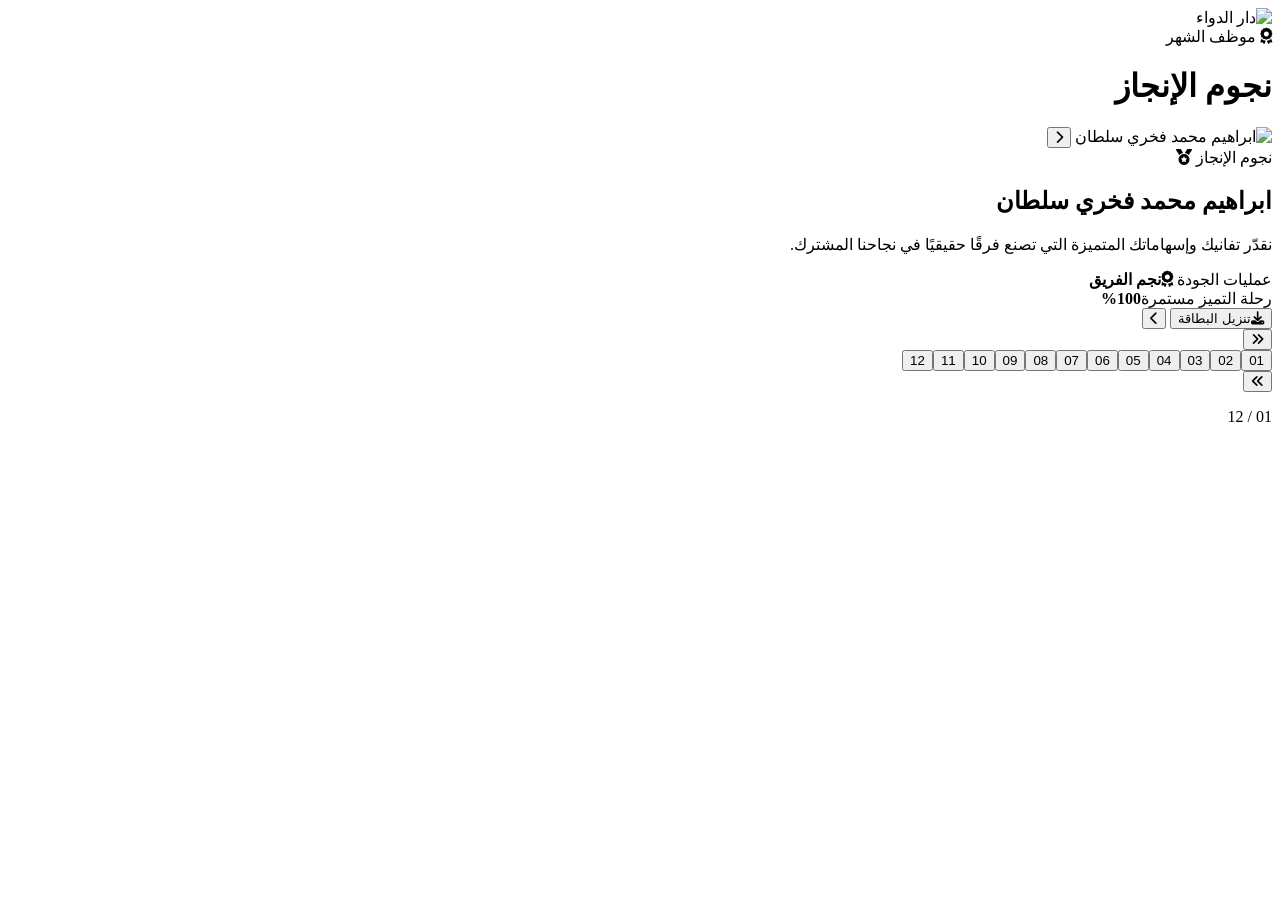
==== test/index.html @ 49bc3faa "Add slideshow test index.html" ====
<!DOCTYPE html>
<html lang="ar" dir="rtl">
<head>
  <meta charset="UTF-8">
  <meta name="viewport" content="width=device-width, initial-scale=1.0">
  <title>نجوم الإنجاز | Slideshow</title>
  <link rel="preconnect" href="https://fonts.googleapis.com">
  <link rel="preconnect" href="https://fonts.gstatic.com" crossorigin>
  <link href="https://fonts.googleapis.com/css2?family=Almarai:wght@400;700;800&display=swap" rel="stylesheet">
  <link rel="stylesheet" href="https://cdnjs.cloudflare.com/ajax/libs/font-awesome/6.5.2/css/all.min.css">
  <link rel="stylesheet" href="styles.css">
  <script src="https://cdnjs.cloudflare.com/ajax/libs/html-to-image/1.11.11/html-to-image.min.js" defer></script>
  <script src="data.js" defer></script>
  <script src="scripts.js" defer></script>
</head>
<body>
  <main class="slideshow-shell" aria-label="نجوم الإنجاز">
    <header class="topbar">
      <img id="brand-logo" class="brand-logo" alt="دار الدواء">
      <div class="title-lockup">
        <span class="eyebrow"><i class="fa-solid fa-award"></i> موظف الشهر</span>
        <h1>نجوم الإنجاز</h1>
      </div>
    </header>

    <section id="slide" class="hero-slide" aria-live="polite">
      <div class="portrait-panel">
        <div class="portrait-orbit"></div>
        <img id="employee-photo" class="employee-photo" alt="">
        <button id="previous" class="nav-arrow nav-arrow--previous" type="button" aria-label="الموظف السابق">
          <i class="fa-solid fa-chevron-right"></i>
        </button>
      </div>

      <div class="content-panel">
        <div class="recognition-label"><span></span> نجوم الإنجاز <i class="fa-solid fa-medal"></i> <span></span></div>
        <h2 id="employee-name"></h2>
        <p class="recognition-copy">نقدّر تفانيك وإسهاماتك المتميزة التي تصنع فرقًا حقيقيًا في نجاحنا المشترك.</p>
        <div class="meta-row">
          <span id="employee-department" class="department-pill"></span>
          <span id="employee-badge" class="achievement-pill"><i class="fa-solid fa-award"></i><b></b></span>
        </div>
        <div class="achievement-progress">
          <div class="progress-copy"><span>رحلة التميز مستمرة</span><strong>100%</strong></div>
          <div class="progress-track"><span></span></div>
        </div>
        <button id="download" class="download-button" type="button">
          <i class="fa-solid fa-download"></i><span>تنزيل البطاقة</span>
        </button>
        <button id="next" class="nav-arrow nav-arrow--next" type="button" aria-label="الموظف التالي">
          <i class="fa-solid fa-chevron-left"></i>
        </button>
      </div>
    </section>

    <nav class="slide-navigation" aria-label="التنقل بين الموظفين">
      <button id="jump-previous" class="jump-button" type="button" aria-label="السابق"><i class="fa-solid fa-angles-right"></i></button>
      <div id="slide-numbers" class="slide-numbers"></div>
      <button id="jump-next" class="jump-button" type="button" aria-label="التالي"><i class="fa-solid fa-angles-left"></i></button>
    </nav>
    <div class="footer-progress"><span id="footer-progress-fill"></span></div>
    <p id="slide-counter" class="slide-counter"></p>
  </main>
  <div id="toast" class="toast" role="status"></div>
</body>
</html>
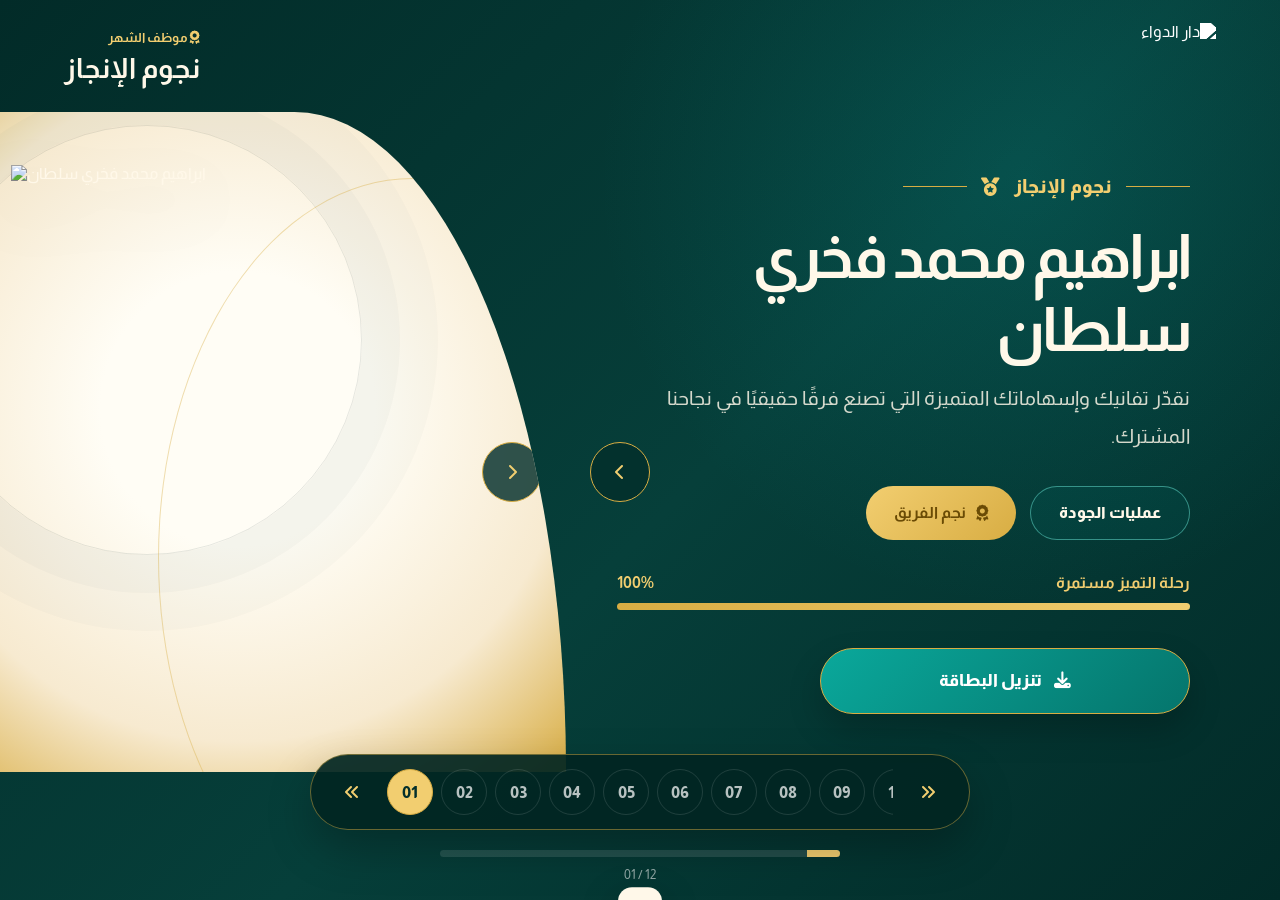
==== commit e2c7216f: "Publish carousel alignment fix" ====
--- a/test/index.html
+++ b/test/index.html
@@ -8,10 +8,10 @@
   <link rel="preconnect" href="https://fonts.gstatic.com" crossorigin>
   <link href="https://fonts.googleapis.com/css2?family=Almarai:wght@400;700;800&display=swap" rel="stylesheet">
   <link rel="stylesheet" href="https://cdnjs.cloudflare.com/ajax/libs/font-awesome/6.5.2/css/all.min.css">
-  <link rel="stylesheet" href="styles.css">
+  <link rel="stylesheet" href="styles.css?v=2">
   <script src="https://cdnjs.cloudflare.com/ajax/libs/html-to-image/1.11.11/html-to-image.min.js" defer></script>
   <script src="data.js" defer></script>
-  <script src="scripts.js" defer></script>
+  <script src="scripts.js?v=2" defer></script>
 </head>
 <body>
   <main class="slideshow-shell" aria-label="نجوم الإنجاز">
--- a/test/styles.css
+++ b/test/styles.css
@@ -0,0 +1,300 @@
+:root {
+  --deep: #032f2b;
+  --deep-2: #074b44;
+  --teal: #099999;
+  --teal-light: #4cb6a9;
+  --cream: #fff8e9;
+  --gold: #d8ad43;
+  --gold-light: #f2ce70;
+  --white: #ffffff;
+}
+
+* { box-sizing: border-box; }
+
+html, body { min-height: 100%; }
+
+body {
+  margin: 0;
+  font-family: "Almarai", sans-serif;
+  color: var(--cream);
+  background: var(--deep);
+}
+
+button { font: inherit; }
+
+.slideshow-shell {
+  min-height: 100svh;
+  display: grid;
+  grid-template-rows: auto 1fr auto auto auto;
+  overflow: hidden;
+  background:
+    radial-gradient(circle at 80% 20%, rgba(9, 153, 153, .2), transparent 34%),
+    linear-gradient(135deg, #022b28 0%, #063f3a 54%, #022b28 100%);
+}
+
+.topbar {
+  min-height: 112px;
+  padding: 22px clamp(28px, 5vw, 80px);
+  display: flex;
+  align-items: center;
+  justify-content: space-between;
+  position: relative;
+  z-index: 5;
+}
+
+.brand-logo {
+  width: 158px;
+  height: 66px;
+  object-fit: contain;
+  filter: brightness(0) invert(1);
+}
+
+.title-lockup { text-align: right; }
+.title-lockup h1 { margin: 8px 0 0; font-size: clamp(1.4rem, 2.2vw, 2.1rem); }
+.eyebrow { color: var(--gold-light); font-size: .82rem; font-weight: 700; }
+
+.hero-slide {
+  min-height: 590px;
+  display: grid;
+  grid-template-columns: minmax(390px, .95fr) minmax(520px, 1.2fr);
+  direction: ltr;
+  position: relative;
+  isolation: isolate;
+}
+
+.portrait-panel {
+  position: relative;
+  min-height: 100%;
+  overflow: hidden;
+  background: radial-gradient(circle at 42% 45%, #fffdf5 0 28%, #f7ead0 68%, #d8ad43 100%);
+  border-start-end-radius: 48% 100%;
+}
+
+.portrait-panel::after {
+  content: "";
+  position: absolute;
+  inset: 10% -18% -25% 28%;
+  border: 1px solid rgba(216, 173, 67, .4);
+  border-radius: 50%;
+}
+
+.portrait-orbit {
+  position: absolute;
+  width: 76%;
+  aspect-ratio: 1;
+  top: 2%;
+  left: -12%;
+  border: 1px solid rgba(3, 47, 43, .1);
+  border-radius: 50%;
+  box-shadow: 0 0 0 38px rgba(3, 47, 43, .025), 0 0 0 76px rgba(3, 47, 43, .02);
+}
+
+.employee-photo {
+  position: absolute;
+  width: min(92%, 650px);
+  height: 92%;
+  bottom: 0;
+  left: 2%;
+  object-fit: contain;
+  object-position: center bottom;
+  filter: drop-shadow(0 24px 32px rgba(3, 47, 43, .18));
+  transition: opacity .28s ease, transform .38s ease;
+  z-index: 2;
+}
+
+.content-panel {
+  direction: rtl;
+  display: flex;
+  flex-direction: column;
+  justify-content: center;
+  padding: 44px clamp(52px, 7vw, 120px) 38px clamp(36px, 4vw, 70px);
+  position: relative;
+  z-index: 2;
+}
+
+.recognition-label {
+  display: flex;
+  align-items: center;
+  gap: 14px;
+  color: var(--gold-light);
+  font-size: clamp(1rem, 1.45vw, 1.35rem);
+  font-weight: 800;
+}
+
+.recognition-label span { width: 64px; height: 1px; background: var(--gold); }
+
+.content-panel h2 {
+  max-width: 780px;
+  margin: 24px 0 14px;
+  color: var(--cream);
+  font-size: clamp(2.4rem, 4.8vw, 5.3rem);
+  line-height: 1.18;
+  letter-spacing: -.05em;
+}
+
+.recognition-copy {
+  max-width: 710px;
+  margin: 0 0 30px;
+  color: rgba(255, 248, 233, .83);
+  font-size: clamp(1rem, 1.55vw, 1.45rem);
+  line-height: 1.9;
+}
+
+.meta-row { display: flex; flex-wrap: wrap; gap: 14px; }
+.department-pill, .achievement-pill {
+  min-height: 54px;
+  padding: 12px 28px;
+  display: inline-flex;
+  align-items: center;
+  justify-content: center;
+  border-radius: 999px;
+  font-weight: 800;
+}
+
+.department-pill { color: var(--cream); border: 1px solid rgba(76, 182, 169, .7); background: rgba(9, 153, 153, .08); }
+.achievement-pill { gap: 10px; color: #6a4b05; background: linear-gradient(135deg, var(--gold-light), var(--gold)); }
+
+.achievement-progress { max-width: 700px; margin-top: 34px; }
+.progress-copy { display: flex; justify-content: space-between; color: var(--gold-light); font-weight: 700; }
+.progress-track { height: 7px; margin-top: 12px; overflow: hidden; background: rgba(255,255,255,.1); border-radius: 20px; }
+.progress-track span { display: block; width: 100%; height: 100%; background: linear-gradient(90deg, var(--gold), var(--gold-light)); }
+
+.download-button {
+  width: min(370px, 100%);
+  min-height: 66px;
+  margin-top: 38px;
+  border: 1px solid var(--gold);
+  border-radius: 999px;
+  display: flex;
+  align-items: center;
+  justify-content: center;
+  gap: 12px;
+  color: var(--white);
+  background: linear-gradient(135deg, #0aa89b, #05756c);
+  box-shadow: 0 16px 34px rgba(0,0,0,.2);
+  cursor: pointer;
+  font-weight: 800;
+  font-size: 1.05rem;
+  transition: transform .2s ease, box-shadow .2s ease;
+}
+
+.download-button:hover { transform: translateY(-3px); box-shadow: 0 20px 42px rgba(0,0,0,.28); }
+
+.nav-arrow {
+  position: absolute;
+  top: 50%;
+  width: 60px;
+  height: 60px;
+  border: 1px solid var(--gold);
+  border-radius: 50%;
+  color: var(--gold-light);
+  background: rgba(3, 47, 43, .82);
+  cursor: pointer;
+  z-index: 4;
+}
+.nav-arrow--previous { right: 24px; }
+.nav-arrow--next { left: 24px; }
+
+.slide-navigation {
+  width: min(660px, calc(100% - 40px));
+  min-height: 76px;
+  margin: -18px auto 0;
+  padding: 10px 18px;
+  display: flex;
+  align-items: center;
+  gap: 12px;
+  border: 1px solid rgba(216,173,67,.48);
+  border-radius: 999px;
+  background: rgba(2, 37, 34, .92);
+  box-shadow: 0 20px 44px rgba(0,0,0,.25);
+  position: relative;
+  z-index: 8;
+}
+
+.slide-numbers {
+  flex: 1;
+  display: flex;
+  justify-content: flex-start;
+  gap: 8px;
+  overflow-x: auto;
+  direction: ltr;
+  scroll-behavior: smooth;
+  scrollbar-width: none;
+}
+.slide-numbers::-webkit-scrollbar { display: none; }
+.slide-number, .jump-button {
+  width: 46px;
+  height: 46px;
+  flex: 0 0 46px;
+  border: 1px solid rgba(255,255,255,.12);
+  border-radius: 50%;
+  color: rgba(255,255,255,.72);
+  background: transparent;
+  cursor: pointer;
+  font-weight: 800;
+}
+.slide-number.is-active { color: var(--deep); border-color: var(--gold); background: var(--gold-light); }
+.jump-button { border: 0; color: var(--gold-light); }
+
+.footer-progress { width: min(400px, 52%); height: 7px; margin: 20px auto 0; overflow: hidden; background: rgba(255,255,255,.12); border-radius: 20px; }
+.footer-progress span { display: block; height: 100%; width: 8.33%; background: var(--gold-light); transition: width .35s ease; }
+.slide-counter { margin: 10px auto 18px; color: rgba(255,255,255,.58); font-size: .8rem; direction: ltr; }
+
+.toast {
+  position: fixed;
+  bottom: 24px;
+  left: 50%;
+  transform: translate(-50%, 140%);
+  padding: 14px 22px;
+  border-radius: 14px;
+  color: var(--deep);
+  background: var(--cream);
+  box-shadow: 0 16px 40px rgba(0,0,0,.3);
+  transition: transform .25s ease;
+  z-index: 30;
+  font-weight: 700;
+}
+.toast.is-visible { transform: translate(-50%, 0); }
+
+.is-changing .employee-photo { opacity: 0; transform: translateX(-24px) scale(.98); }
+.is-changing .content-panel > *:not(.nav-arrow) { opacity: .35; transform: translateY(8px); }
+.content-panel > * { transition: opacity .25s ease, transform .25s ease; }
+
+@media (max-width: 900px) {
+  .topbar { min-height: 88px; padding: 14px 20px; }
+  .brand-logo { width: 112px; height: 48px; }
+  .hero-slide { min-height: 720px; grid-template-columns: 1fr; grid-template-rows: 310px 1fr; }
+  .portrait-panel { border-radius: 0 0 48% 48%; }
+  .employee-photo { width: 90%; height: 96%; left: 5%; }
+  .content-panel { padding: 28px 24px 58px; align-items: center; text-align: center; }
+  .content-panel h2 { margin-top: 18px; font-size: clamp(2rem, 9vw, 3.4rem); }
+  .recognition-copy { font-size: .96rem; line-height: 1.75; }
+  .meta-row { justify-content: center; }
+  .achievement-progress { width: 100%; }
+  .download-button { margin-top: 28px; }
+  .nav-arrow { top: 270px; width: 50px; height: 50px; }
+  .nav-arrow--previous { right: 14px; }
+  .nav-arrow--next { left: 14px; }
+  .slide-navigation { margin-top: -22px; min-height: 64px; }
+  .slide-number:nth-child(n+7) { display: none; }
+}
+
+@media (max-width: 520px) {
+  .title-lockup h1 { font-size: 1.2rem; }
+  .eyebrow { font-size: .7rem; }
+  .hero-slide { min-height: 690px; grid-template-rows: 280px 1fr; }
+  .recognition-label span { width: 30px; }
+  .content-panel { padding-inline: 18px; }
+  .content-panel h2 { font-size: 2rem; }
+  .recognition-copy { margin-bottom: 20px; }
+  .department-pill, .achievement-pill { min-height: 44px; padding: 9px 18px; font-size: .78rem; }
+  .achievement-progress { margin-top: 22px; }
+  .nav-arrow { top: 248px; }
+  .slide-navigation { width: calc(100% - 24px); gap: 4px; padding-inline: 8px; }
+  .slide-number, .jump-button { width: 40px; height: 40px; flex-basis: 40px; }
+  .slide-number:nth-child(n+5) { display: none; }
+}
+
+@media (prefers-reduced-motion: reduce) {
+  *, *::before, *::after { scroll-behavior: auto !important; transition: none !important; animation: none !important; }
+}
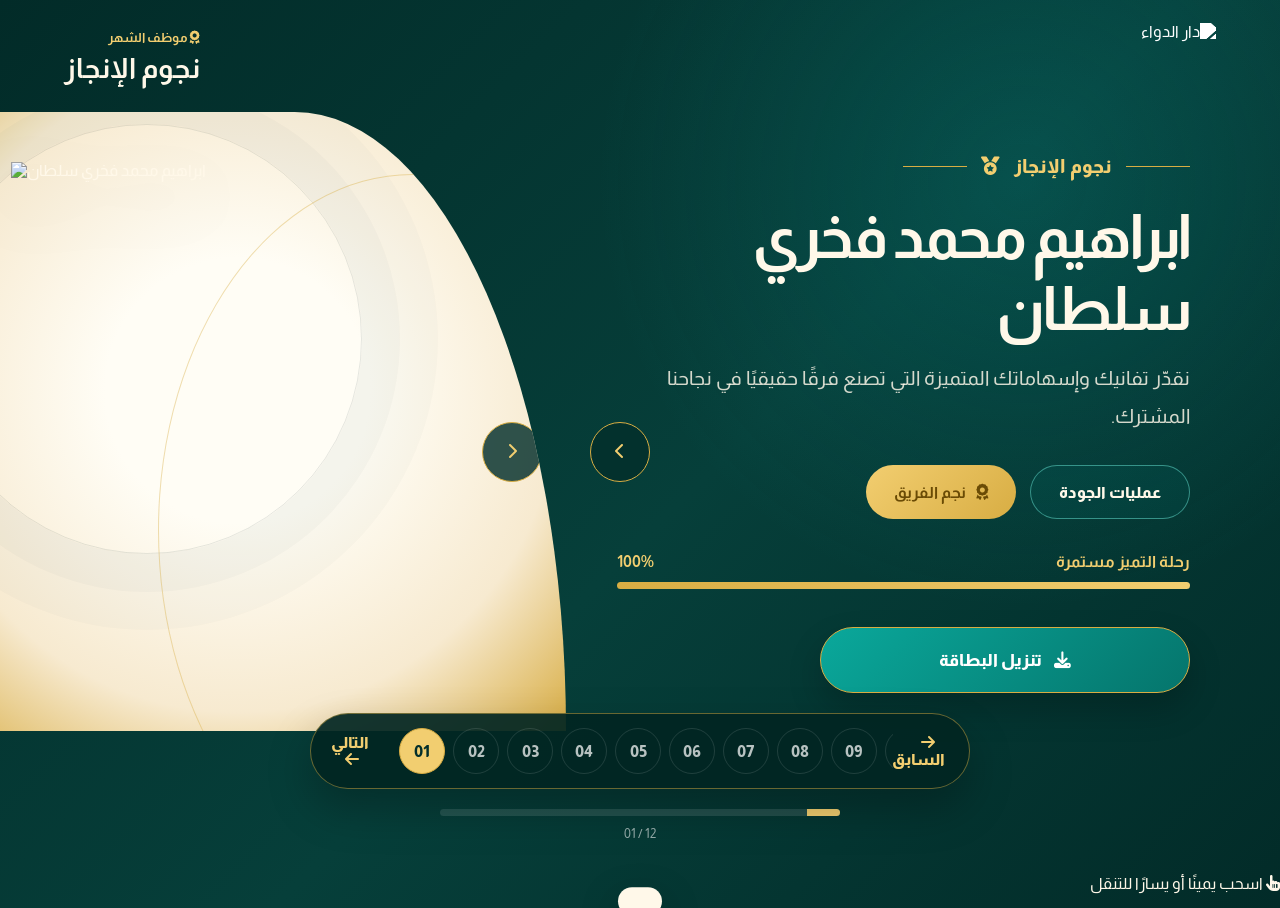
==== commit 027d3d5c: "Clarify mobile slideshow navigation" ====
--- a/test/index.html
+++ b/test/index.html
@@ -8,10 +8,10 @@
   <link rel="preconnect" href="https://fonts.gstatic.com" crossorigin>
   <link href="https://fonts.googleapis.com/css2?family=Almarai:wght@400;700;800&display=swap" rel="stylesheet">
   <link rel="stylesheet" href="https://cdnjs.cloudflare.com/ajax/libs/font-awesome/6.5.2/css/all.min.css">
-  <link rel="stylesheet" href="styles.css?v=2">
+  <link rel="stylesheet" href="styles.css?v=3">
   <script src="https://cdnjs.cloudflare.com/ajax/libs/html-to-image/1.11.11/html-to-image.min.js" defer></script>
   <script src="data.js" defer></script>
-  <script src="scripts.js?v=2" defer></script>
+  <script src="scripts.js?v=3" defer></script>
 </head>
 <body>
   <main class="slideshow-shell" aria-label="نجوم الإنجاز">
@@ -54,12 +54,18 @@
     </section>
 
     <nav class="slide-navigation" aria-label="التنقل بين الموظفين">
-      <button id="jump-previous" class="jump-button" type="button" aria-label="السابق"><i class="fa-solid fa-angles-right"></i></button>
+      <button id="jump-previous" class="jump-button" type="button" aria-label="الموظف السابق">
+        <i class="fa-solid fa-arrow-right"></i><span>السابق</span>
+      </button>
       <div id="slide-numbers" class="slide-numbers"></div>
-      <button id="jump-next" class="jump-button" type="button" aria-label="التالي"><i class="fa-solid fa-angles-left"></i></button>
+      <span id="mobile-slide-counter" class="mobile-slide-counter" aria-live="polite"></span>
+      <button id="jump-next" class="jump-button" type="button" aria-label="الموظف التالي">
+        <span>التالي</span><i class="fa-solid fa-arrow-left"></i>
+      </button>
     </nav>
     <div class="footer-progress"><span id="footer-progress-fill"></span></div>
     <p id="slide-counter" class="slide-counter"></p>
+    <p class="swipe-hint"><i class="fa-solid fa-hand-pointer"></i> اسحب يمينًا أو يسارًا للتنقل</p>
   </main>
   <div id="toast" class="toast" role="status"></div>
 </body>
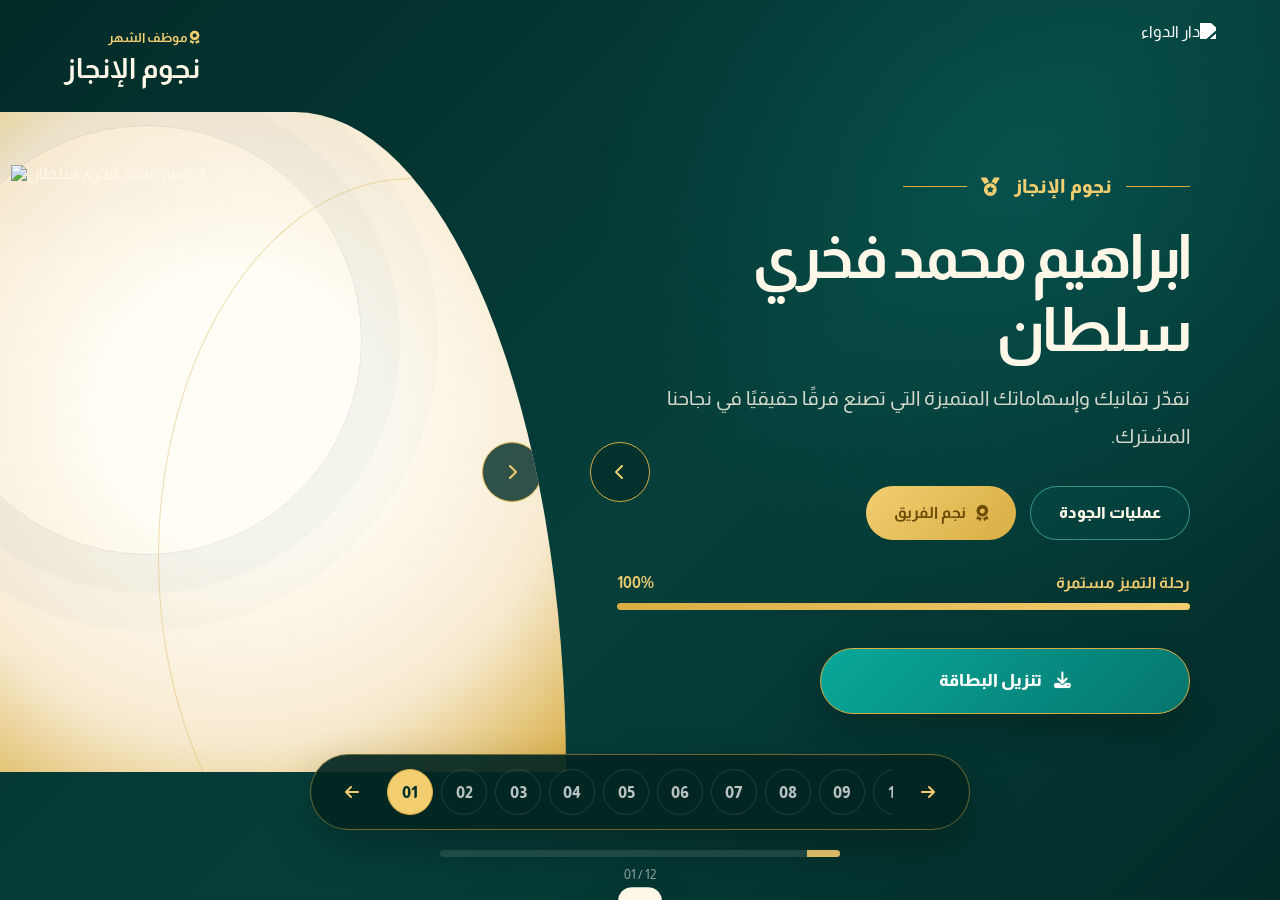
==== commit 4c535d58: "Publish slideshow image loading fix" ====
--- a/test/index.html
+++ b/test/index.html
@@ -8,10 +8,10 @@
   <link rel="preconnect" href="https://fonts.gstatic.com" crossorigin>
   <link href="https://fonts.googleapis.com/css2?family=Almarai:wght@400;700;800&display=swap" rel="stylesheet">
   <link rel="stylesheet" href="https://cdnjs.cloudflare.com/ajax/libs/font-awesome/6.5.2/css/all.min.css">
-  <link rel="stylesheet" href="styles.css?v=3">
+  <link rel="stylesheet" href="styles.css?v=4">
   <script src="https://cdnjs.cloudflare.com/ajax/libs/html-to-image/1.11.11/html-to-image.min.js" defer></script>
   <script src="data.js" defer></script>
-  <script src="scripts.js?v=3" defer></script>
+  <script src="scripts.js?v=4" defer></script>
 </head>
 <body>
   <main class="slideshow-shell" aria-label="نجوم الإنجاز">
--- a/test/styles.css
+++ b/test/styles.css
@@ -222,6 +222,8 @@
   scrollbar-width: none;
 }
 .slide-numbers::-webkit-scrollbar { display: none; }
+.mobile-slide-counter, .swipe-hint { display: none; }
+
 .slide-number, .jump-button {
   width: 46px;
   height: 46px;
@@ -235,6 +237,7 @@
 }
 .slide-number.is-active { color: var(--deep); border-color: var(--gold); background: var(--gold-light); }
 .jump-button { border: 0; color: var(--gold-light); }
+.jump-button span { display: none; }
 
 .footer-progress { width: min(400px, 52%); height: 7px; margin: 20px auto 0; overflow: hidden; background: rgba(255,255,255,.12); border-radius: 20px; }
 .footer-progress span { display: block; height: 100%; width: 8.33%; background: var(--gold-light); transition: width .35s ease; }
@@ -272,11 +275,51 @@
   .meta-row { justify-content: center; }
   .achievement-progress { width: 100%; }
   .download-button { margin-top: 28px; }
-  .nav-arrow { top: 270px; width: 50px; height: 50px; }
-  .nav-arrow--previous { right: 14px; }
-  .nav-arrow--next { left: 14px; }
-  .slide-navigation { margin-top: -22px; min-height: 64px; }
-  .slide-number:nth-child(n+7) { display: none; }
+  .nav-arrow { display: none; }
+  .slide-navigation {
+    width: calc(100% - 28px);
+    margin-top: -22px;
+    min-height: 76px;
+    padding: 8px;
+    display: grid;
+    grid-template-columns: 1fr auto 1fr;
+    gap: 8px;
+    border-radius: 22px;
+  }
+  .slide-numbers { display: none; }
+  .jump-button {
+    width: 100%;
+    height: 56px;
+    border: 1px solid rgba(216,173,67,.35);
+    border-radius: 16px;
+    display: flex;
+    align-items: center;
+    justify-content: center;
+    gap: 9px;
+    color: var(--cream);
+    background: rgba(9,153,153,.16);
+    font-size: .92rem;
+  }
+  .jump-button span { display: inline; }
+  .mobile-slide-counter {
+    min-width: 82px;
+    display: inline-flex;
+    align-items: center;
+    justify-content: center;
+    direction: rtl;
+    color: var(--gold-light);
+    font-weight: 800;
+    font-size: .92rem;
+  }
+  .slide-counter { display: none; }
+  .swipe-hint {
+    margin: 13px auto 20px;
+    display: flex;
+    align-items: center;
+    gap: 8px;
+    color: rgba(255,255,255,.65);
+    font-size: .78rem;
+  }
 }
 
 @media (max-width: 520px) {
@@ -290,9 +333,9 @@
   .department-pill, .achievement-pill { min-height: 44px; padding: 9px 18px; font-size: .78rem; }
   .achievement-progress { margin-top: 22px; }
   .nav-arrow { top: 248px; }
-  .slide-navigation { width: calc(100% - 24px); gap: 4px; padding-inline: 8px; }
-  .slide-number, .jump-button { width: 40px; height: 40px; flex-basis: 40px; }
-  .slide-number:nth-child(n+5) { display: none; }
+  .slide-navigation { width: calc(100% - 20px); }
+  .jump-button { height: 52px; font-size: .86rem; }
+  .mobile-slide-counter { min-width: 70px; font-size: .84rem; }
 }
 
 @media (prefers-reduced-motion: reduce) {
